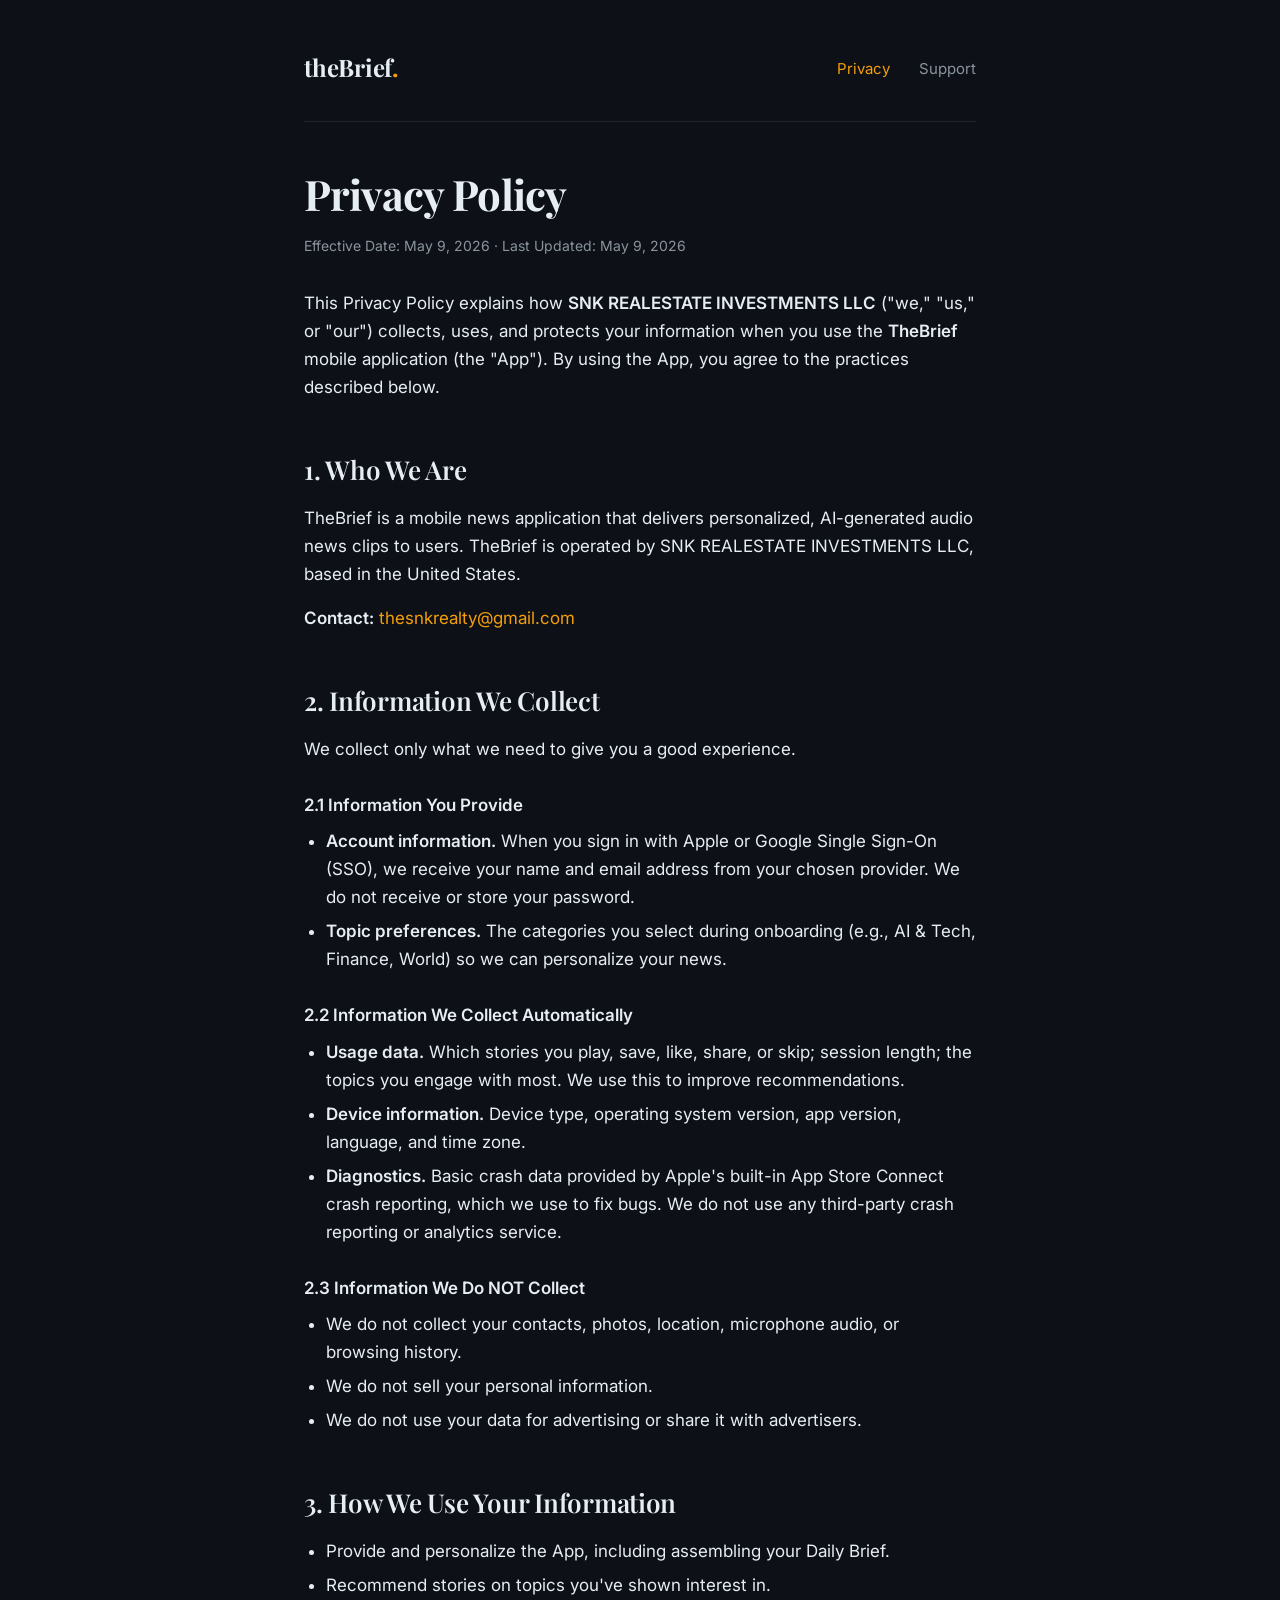
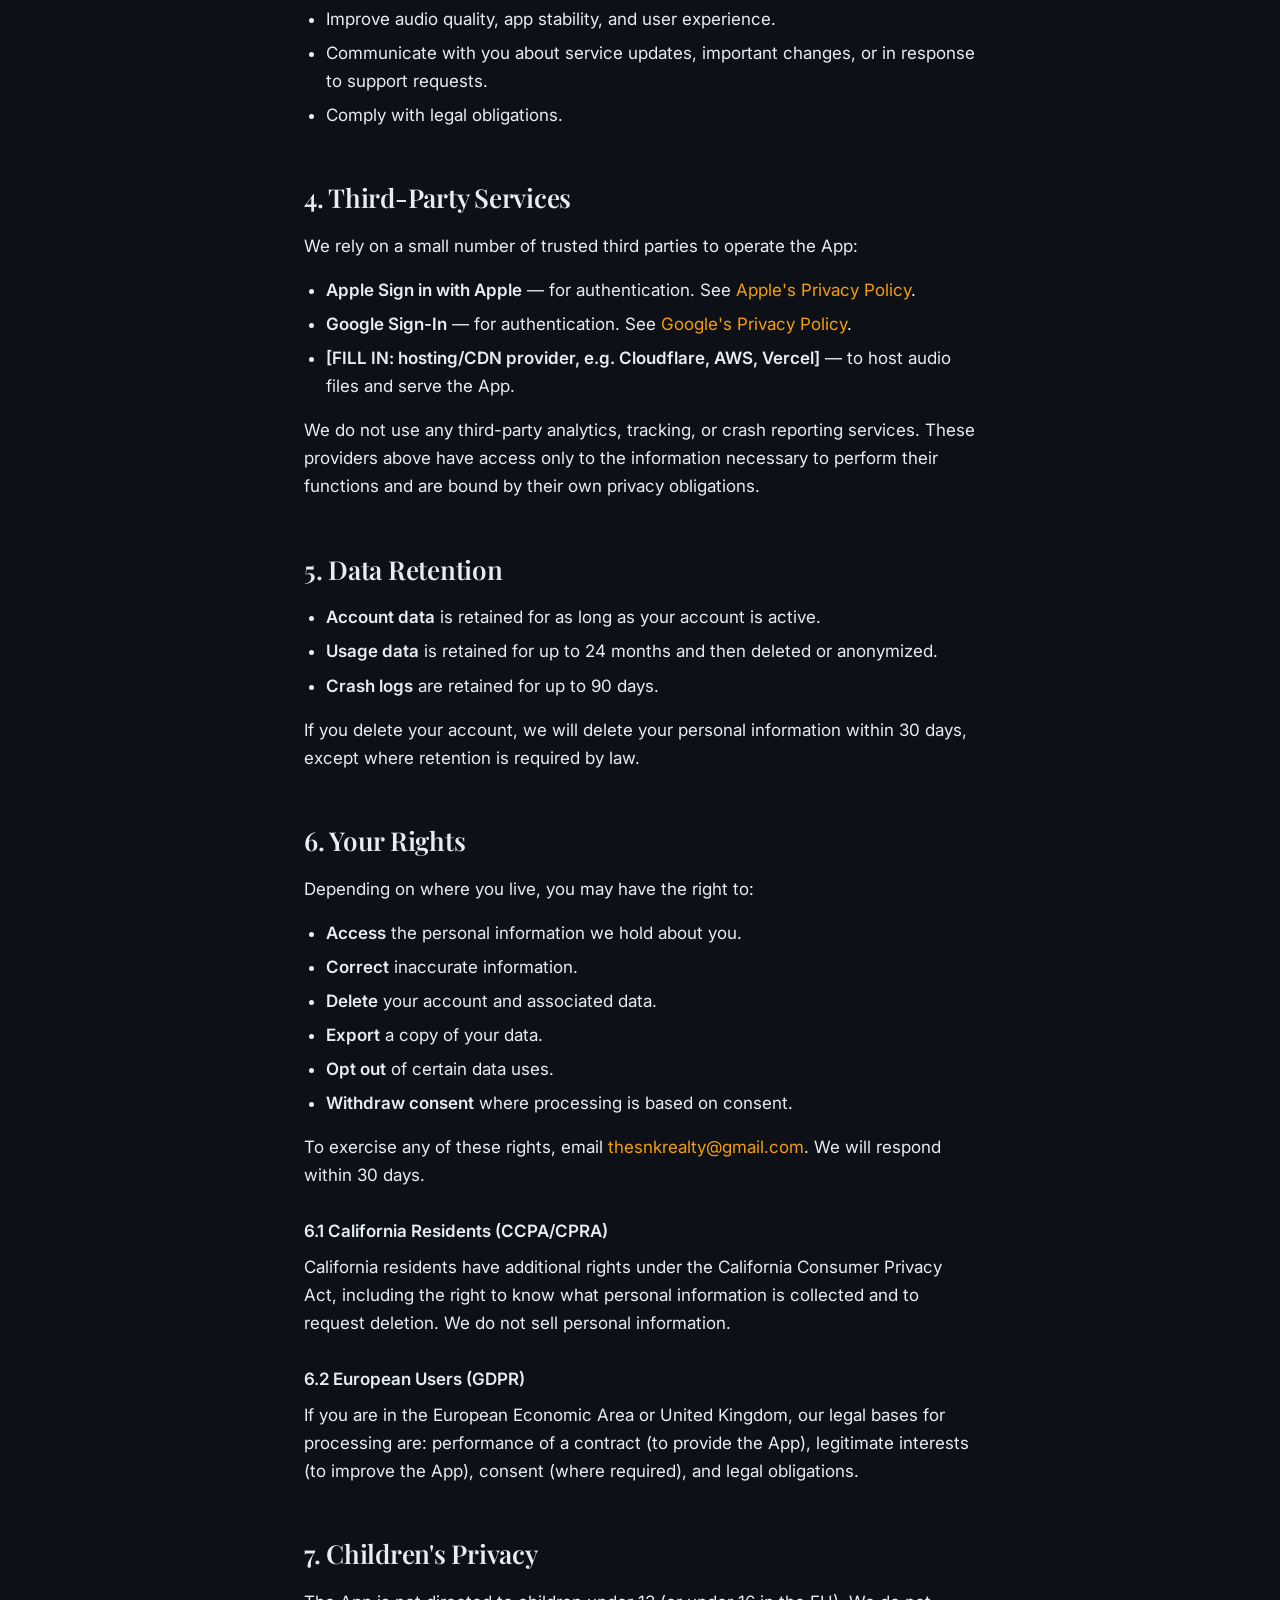
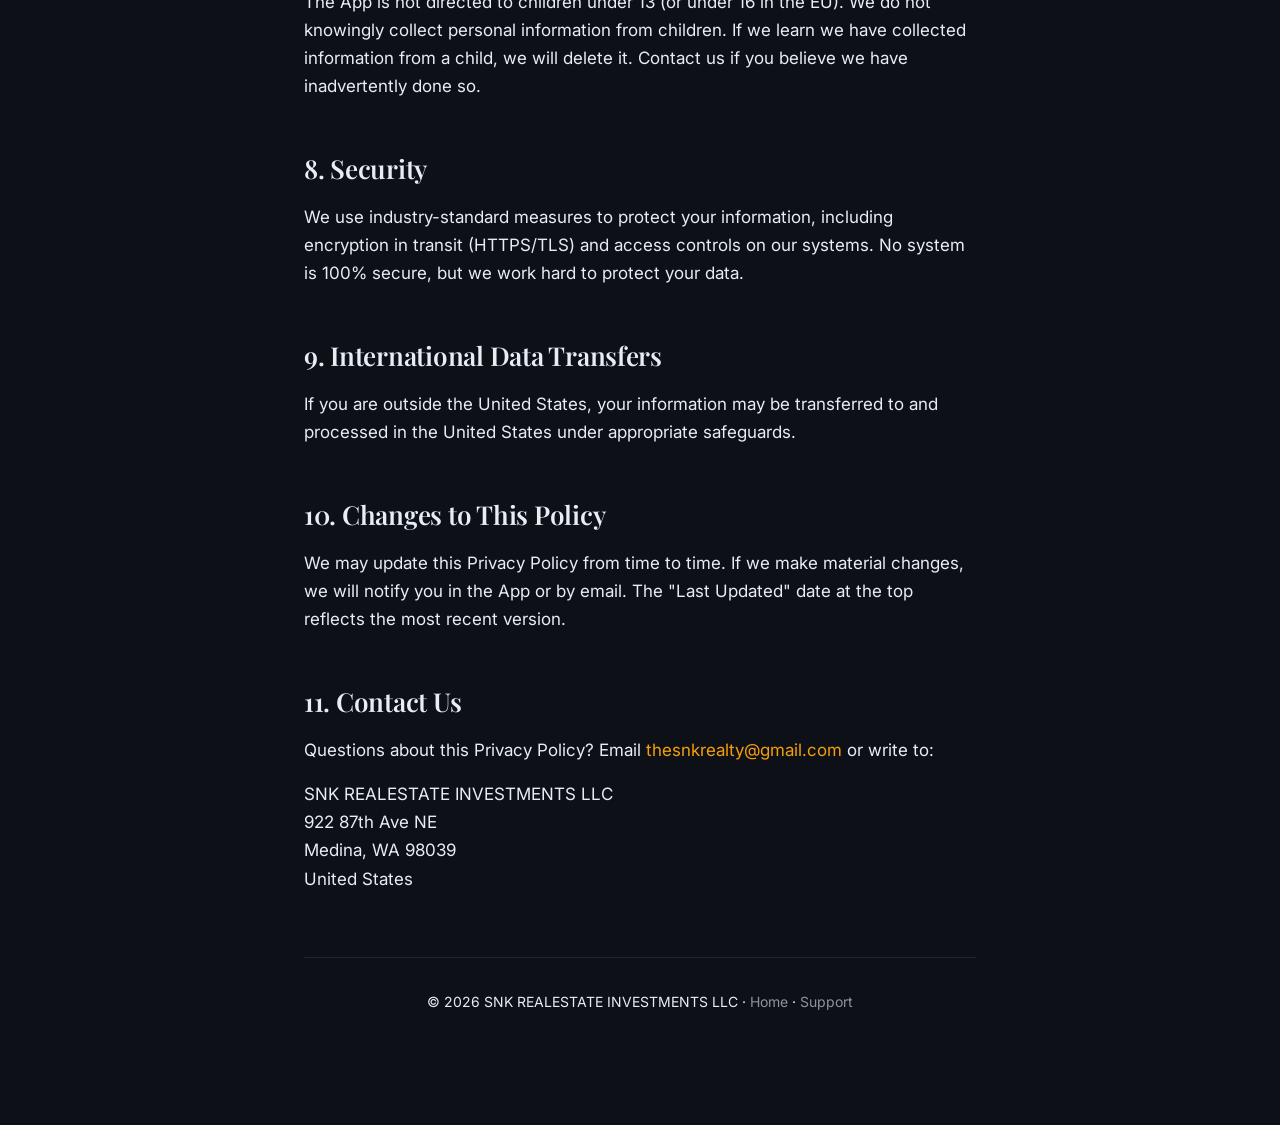
==== privacy.html @ 192f6f89 "Initial site: privacy policy, support page, landing" ====
<!DOCTYPE html>
<html lang="en">
<head>
  <meta charset="UTF-8">
  <meta name="viewport" content="width=device-width, initial-scale=1.0">
  <title>Privacy Policy — TheBrief</title>
  <meta name="description" content="TheBrief Privacy Policy. We collect only what we need to give you a great audio news experience.">
  <link rel="stylesheet" href="style.css">
</head>
<body>
  <div class="wrap">
    <header>
      <a href="index.html" class="brand">theBrief<span class="dot">.</span></a>
      <nav>
        <a href="privacy.html" class="active">Privacy</a>
        <a href="support.html">Support</a>
      </nav>
    </header>

    <h1>Privacy Policy</h1>
    <p class="meta">Effective Date: May 9, 2026 · Last Updated: May 9, 2026</p>

    <p>This Privacy Policy explains how <strong>SNK REALESTATE INVESTMENTS LLC</strong> ("we," "us," or "our") collects, uses, and protects your information when you use the <strong>TheBrief</strong> mobile application (the "App"). By using the App, you agree to the practices described below.</p>

    <h2>1. Who We Are</h2>
    <p>TheBrief is a mobile news application that delivers personalized, AI-generated audio news clips to users. TheBrief is operated by SNK REALESTATE INVESTMENTS LLC, based in the United States.</p>
    <p><strong>Contact:</strong> <a href="mailto:thesnkrealty@gmail.com">thesnkrealty@gmail.com</a></p>

    <h2>2. Information We Collect</h2>
    <p>We collect only what we need to give you a good experience.</p>

    <h3>2.1 Information You Provide</h3>
    <ul>
      <li><strong>Account information.</strong> When you sign in with Apple or Google Single Sign-On (SSO), we receive your name and email address from your chosen provider. We do not receive or store your password.</li>
      <li><strong>Topic preferences.</strong> The categories you select during onboarding (e.g., AI &amp; Tech, Finance, World) so we can personalize your news.</li>
    </ul>

    <h3>2.2 Information We Collect Automatically</h3>
    <ul>
      <li><strong>Usage data.</strong> Which stories you play, save, like, share, or skip; session length; the topics you engage with most. We use this to improve recommendations.</li>
      <li><strong>Device information.</strong> Device type, operating system version, app version, language, and time zone.</li>
      <li><strong>Diagnostics.</strong> Basic crash data provided by Apple's built-in App Store Connect crash reporting, which we use to fix bugs. We do not use any third-party crash reporting or analytics service.</li>
    </ul>

    <h3>2.3 Information We Do NOT Collect</h3>
    <ul>
      <li>We do not collect your contacts, photos, location, microphone audio, or browsing history.</li>
      <li>We do not sell your personal information.</li>
      <li>We do not use your data for advertising or share it with advertisers.</li>
    </ul>

    <h2>3. How We Use Your Information</h2>
    <ul>
      <li>Provide and personalize the App, including assembling your Daily Brief.</li>
      <li>Recommend stories on topics you've shown interest in.</li>
      <li>Improve audio quality, app stability, and user experience.</li>
      <li>Communicate with you about service updates, important changes, or in response to support requests.</li>
      <li>Comply with legal obligations.</li>
    </ul>

    <h2>4. Third-Party Services</h2>
    <p>We rely on a small number of trusted third parties to operate the App:</p>
    <ul>
      <li><strong>Apple Sign in with Apple</strong> — for authentication. See <a href="https://www.apple.com/legal/privacy/" target="_blank" rel="noopener">Apple's Privacy Policy</a>.</li>
      <li><strong>Google Sign-In</strong> — for authentication. See <a href="https://policies.google.com/privacy" target="_blank" rel="noopener">Google's Privacy Policy</a>.</li>
      <li><strong>[FILL IN: hosting/CDN provider, e.g. Cloudflare, AWS, Vercel]</strong> — to host audio files and serve the App.</li>
    </ul>
    <p>We do not use any third-party analytics, tracking, or crash reporting services. These providers above have access only to the information necessary to perform their functions and are bound by their own privacy obligations.</p>

    <h2>5. Data Retention</h2>
    <ul>
      <li><strong>Account data</strong> is retained for as long as your account is active.</li>
      <li><strong>Usage data</strong> is retained for up to 24 months and then deleted or anonymized.</li>
      <li><strong>Crash logs</strong> are retained for up to 90 days.</li>
    </ul>
    <p>If you delete your account, we will delete your personal information within 30 days, except where retention is required by law.</p>

    <h2>6. Your Rights</h2>
    <p>Depending on where you live, you may have the right to:</p>
    <ul>
      <li><strong>Access</strong> the personal information we hold about you.</li>
      <li><strong>Correct</strong> inaccurate information.</li>
      <li><strong>Delete</strong> your account and associated data.</li>
      <li><strong>Export</strong> a copy of your data.</li>
      <li><strong>Opt out</strong> of certain data uses.</li>
      <li><strong>Withdraw consent</strong> where processing is based on consent.</li>
    </ul>
    <p>To exercise any of these rights, email <a href="mailto:thesnkrealty@gmail.com">thesnkrealty@gmail.com</a>. We will respond within 30 days.</p>

    <h3>6.1 California Residents (CCPA/CPRA)</h3>
    <p>California residents have additional rights under the California Consumer Privacy Act, including the right to know what personal information is collected and to request deletion. We do not sell personal information.</p>

    <h3>6.2 European Users (GDPR)</h3>
    <p>If you are in the European Economic Area or United Kingdom, our legal bases for processing are: performance of a contract (to provide the App), legitimate interests (to improve the App), consent (where required), and legal obligations.</p>

    <h2>7. Children's Privacy</h2>
    <p>The App is not directed to children under 13 (or under 16 in the EU). We do not knowingly collect personal information from children. If we learn we have collected information from a child, we will delete it. Contact us if you believe we have inadvertently done so.</p>

    <h2>8. Security</h2>
    <p>We use industry-standard measures to protect your information, including encryption in transit (HTTPS/TLS) and access controls on our systems. No system is 100% secure, but we work hard to protect your data.</p>

    <h2>9. International Data Transfers</h2>
    <p>If you are outside the United States, your information may be transferred to and processed in the United States under appropriate safeguards.</p>

    <h2>10. Changes to This Policy</h2>
    <p>We may update this Privacy Policy from time to time. If we make material changes, we will notify you in the App or by email. The "Last Updated" date at the top reflects the most recent version.</p>

    <h2>11. Contact Us</h2>
    <p>Questions about this Privacy Policy? Email <a href="mailto:thesnkrealty@gmail.com">thesnkrealty@gmail.com</a> or write to:</p>
    <p>SNK REALESTATE INVESTMENTS LLC<br>
    922 87th Ave NE<br>
    Medina, WA 98039<br>
    United States</p>

    <footer>
      <p>© 2026 SNK REALESTATE INVESTMENTS LLC · <a href="index.html">Home</a> · <a href="support.html">Support</a></p>
    </footer>
  </div>
</body>
</html>
---- style.css ----
/* TheBrief — Marketing & Legal Site Styles
   Matches the in-app design language: dark mode first, Playfair for display,
   Inter for body, amber accent. */

@import url('https://fonts.googleapis.com/css2?family=Playfair+Display:wght@400;600;700&family=Inter:wght@400;500;600&display=swap');

:root {
  --bg: #0D1117;
  --card: #161B22;
  --border: #21262D;
  --text: #E6EDF3;
  --text-dim: #8B949E;
  --accent: #F59E0B;
  --accent-dim: #D97706;
}

* { box-sizing: border-box; margin: 0; padding: 0; }

html { -webkit-text-size-adjust: 100%; }

body {
  background: var(--bg);
  color: var(--text);
  font-family: 'Inter', -apple-system, BlinkMacSystemFont, sans-serif;
  font-size: 17px;
  line-height: 1.65;
  min-height: 100vh;
  padding: 0;
}

.wrap {
  max-width: 720px;
  margin: 0 auto;
  padding: 48px 24px 96px;
}

header {
  display: flex;
  align-items: center;
  justify-content: space-between;
  padding-bottom: 32px;
  margin-bottom: 48px;
  border-bottom: 1px solid var(--border);
}

.brand {
  font-family: 'Playfair Display', Georgia, serif;
  font-weight: 700;
  font-size: 24px;
  color: var(--text);
  text-decoration: none;
  letter-spacing: -0.01em;
}

.brand .dot { color: var(--accent); }

nav a {
  color: var(--text-dim);
  text-decoration: none;
  margin-left: 24px;
  font-size: 15px;
  transition: color 0.15s;
}

nav a:hover, nav a.active { color: var(--accent); }

h1 {
  font-family: 'Playfair Display', Georgia, serif;
  font-size: 42px;
  font-weight: 700;
  line-height: 1.15;
  letter-spacing: -0.02em;
  margin-bottom: 16px;
  color: var(--text);
}

h2 {
  font-family: 'Playfair Display', Georgia, serif;
  font-size: 26px;
  font-weight: 600;
  margin-top: 48px;
  margin-bottom: 12px;
  color: var(--text);
  letter-spacing: -0.01em;
}

h3 {
  font-family: 'Inter', sans-serif;
  font-size: 17px;
  font-weight: 600;
  margin-top: 28px;
  margin-bottom: 8px;
  color: var(--text);
}

p, ul, ol { margin-bottom: 16px; color: var(--text); }
ul, ol { padding-left: 22px; }
li { margin-bottom: 6px; }

a { color: var(--accent); text-decoration: none; border-bottom: 1px solid transparent; transition: border-color 0.15s; }
a:hover { border-bottom-color: var(--accent); }

strong { color: var(--text); font-weight: 600; }
em { color: var(--text-dim); font-style: italic; }

.meta {
  color: var(--text-dim);
  font-size: 14px;
  margin-bottom: 32px;
}

.tagline {
  font-family: 'Playfair Display', Georgia, serif;
  font-style: italic;
  color: var(--accent);
  font-size: 20px;
  margin-bottom: 32px;
}

.card {
  background: var(--card);
  border: 1px solid var(--border);
  border-radius: 12px;
  padding: 24px;
  margin-bottom: 16px;
}

.card h3 { margin-top: 0; }

.button-row { display: flex; gap: 12px; flex-wrap: wrap; margin-top: 24px; }

.button {
  display: inline-block;
  padding: 12px 20px;
  background: var(--accent);
  color: var(--bg);
  border-radius: 8px;
  font-weight: 600;
  text-decoration: none;
  border: none;
  transition: background 0.15s;
}

.button:hover { background: var(--accent-dim); border: none; }

.button.secondary {
  background: transparent;
  color: var(--text);
  border: 1px solid var(--border);
}

.button.secondary:hover { background: var(--card); }

footer {
  margin-top: 64px;
  padding-top: 32px;
  border-top: 1px solid var(--border);
  color: var(--text-dim);
  font-size: 14px;
  text-align: center;
}

footer a { color: var(--text-dim); }

@media (max-width: 600px) {
  .wrap { padding: 32px 20px 64px; }
  h1 { font-size: 32px; }
  h2 { font-size: 22px; }
  header { flex-direction: column; align-items: flex-start; gap: 16px; }
  nav a { margin-left: 0; margin-right: 16px; }
}
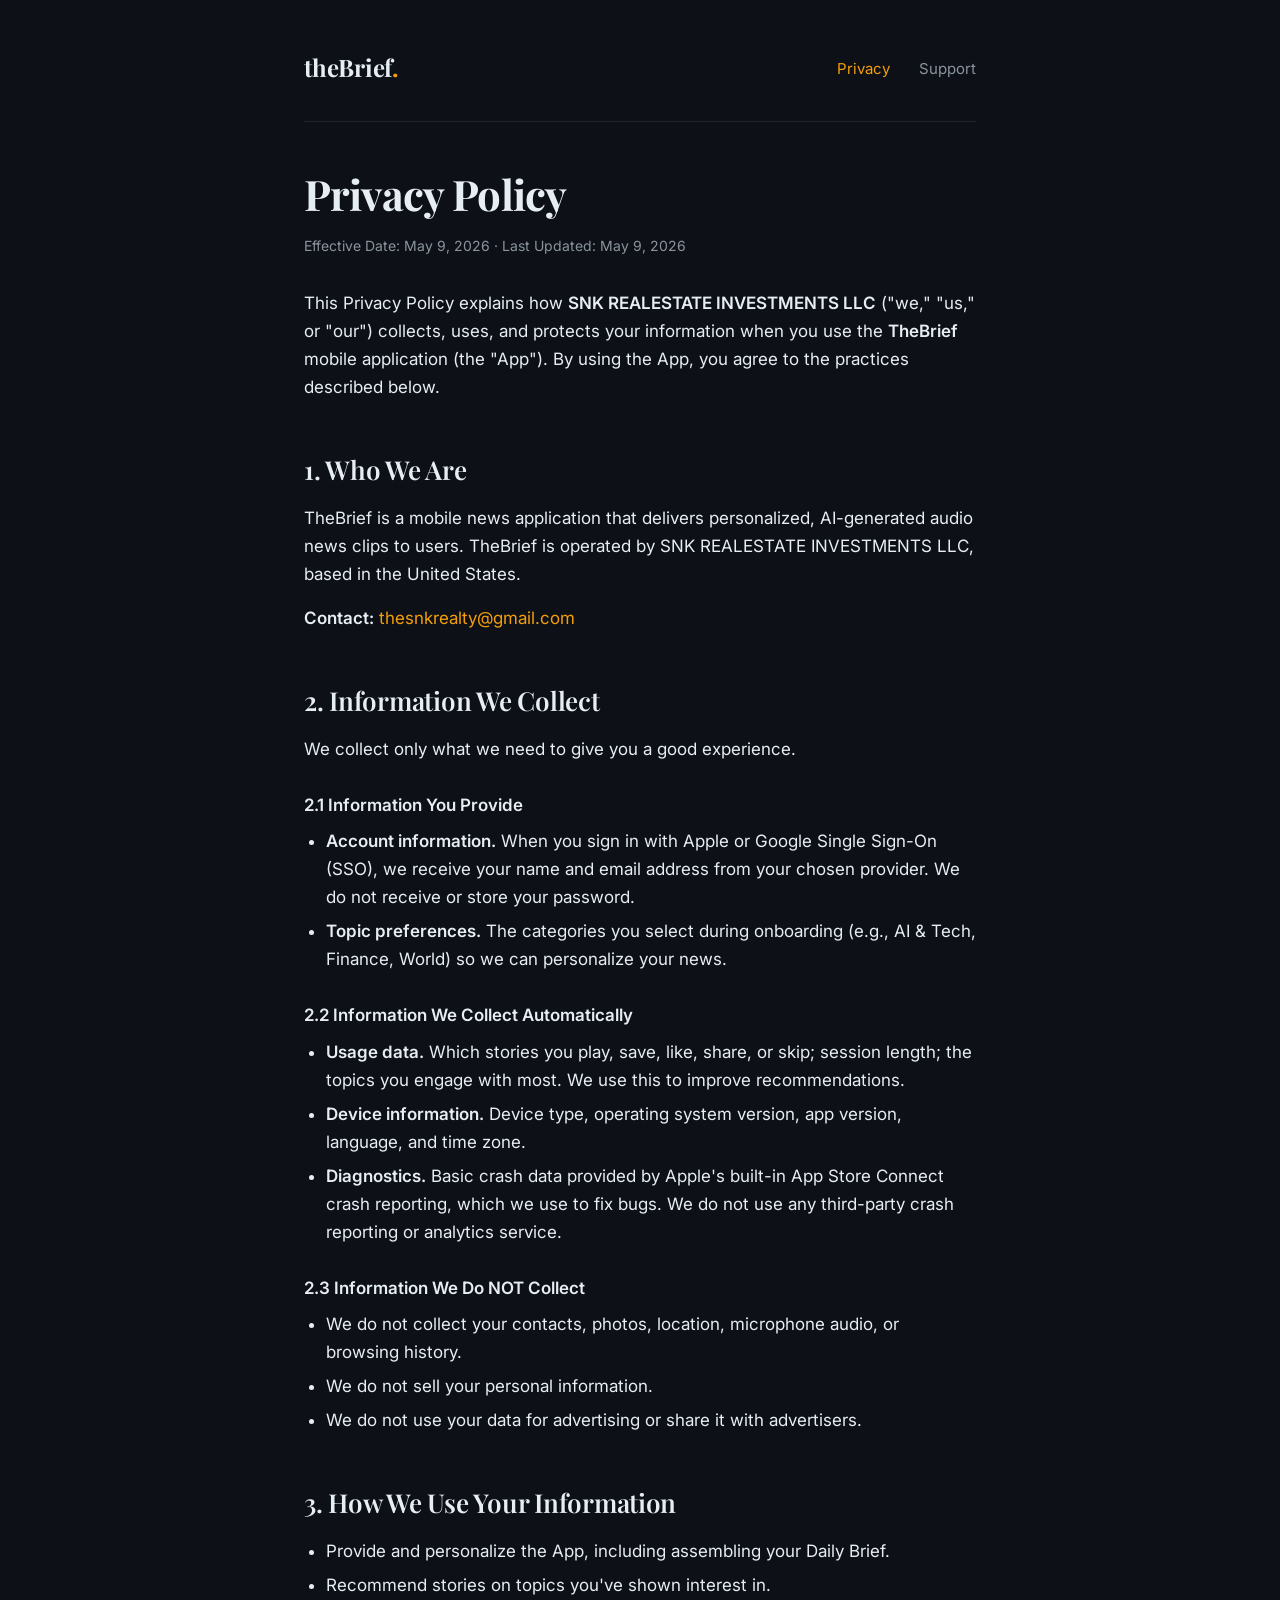
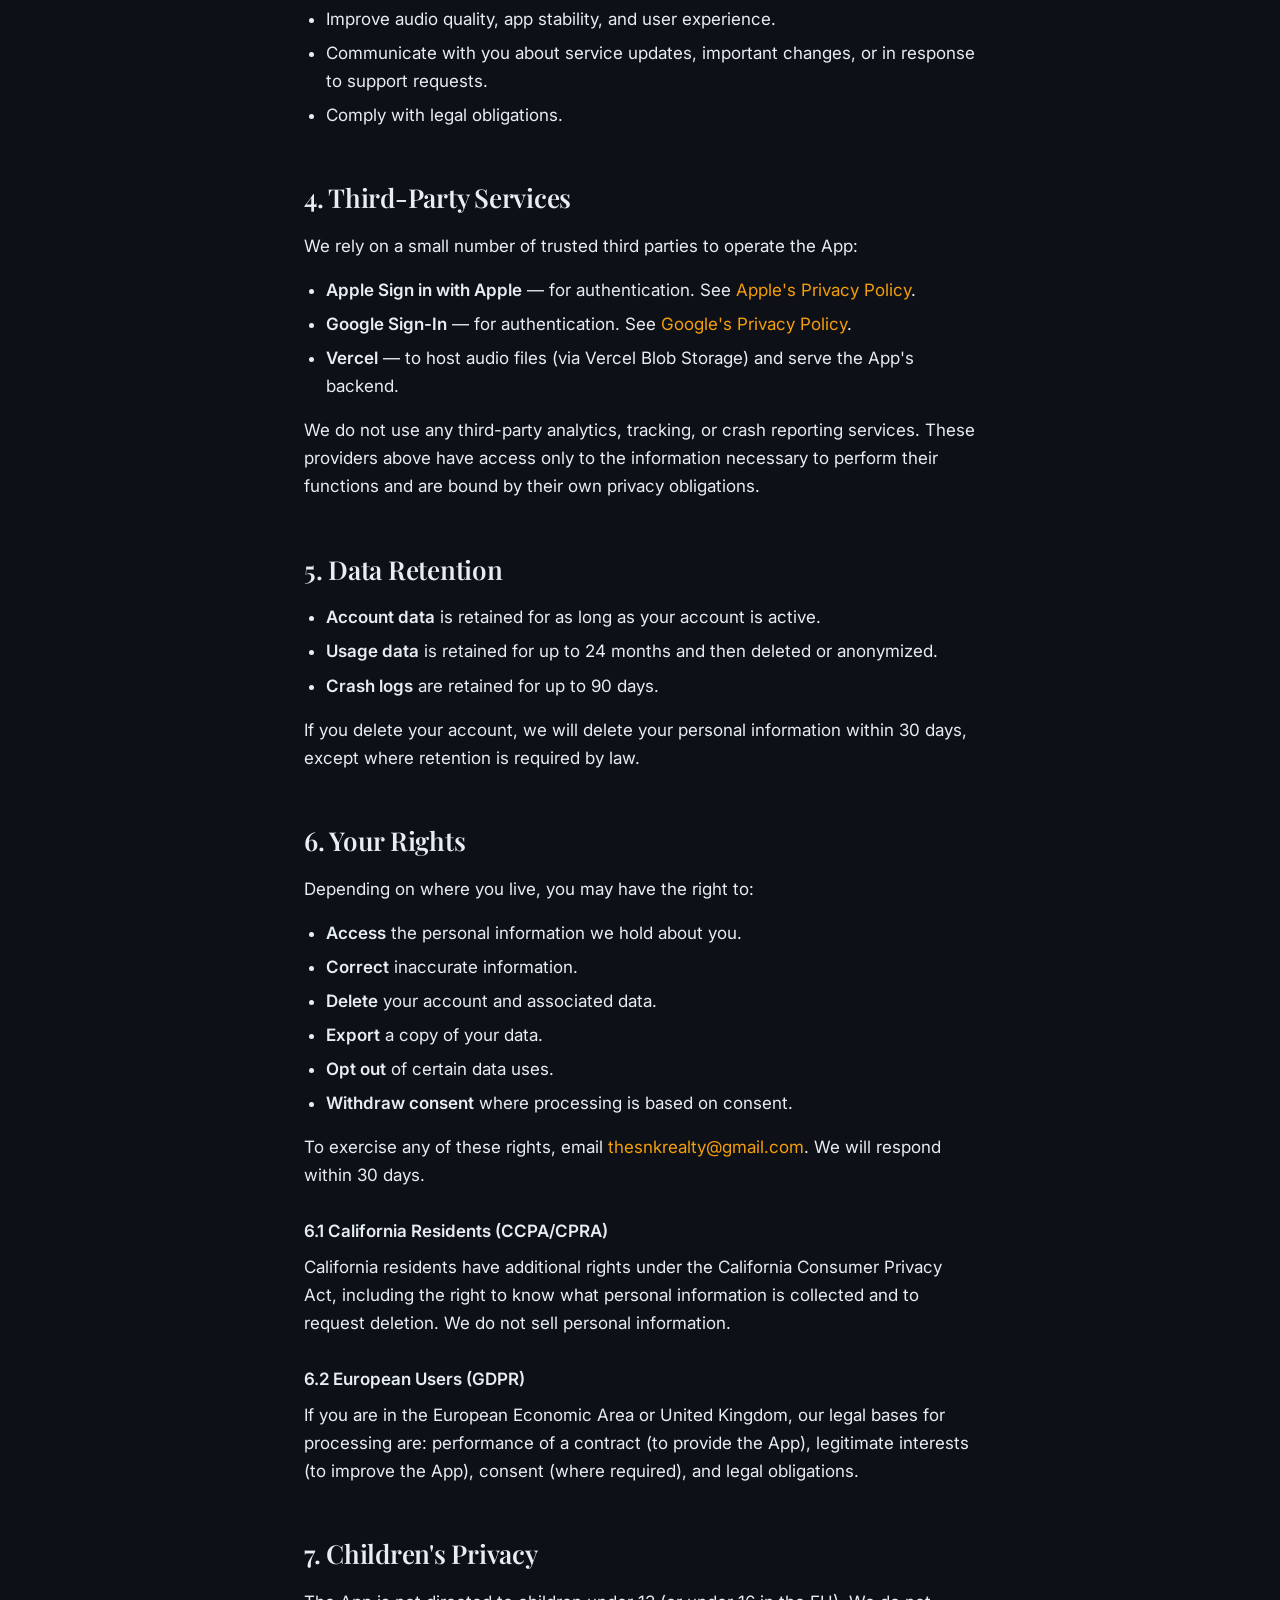
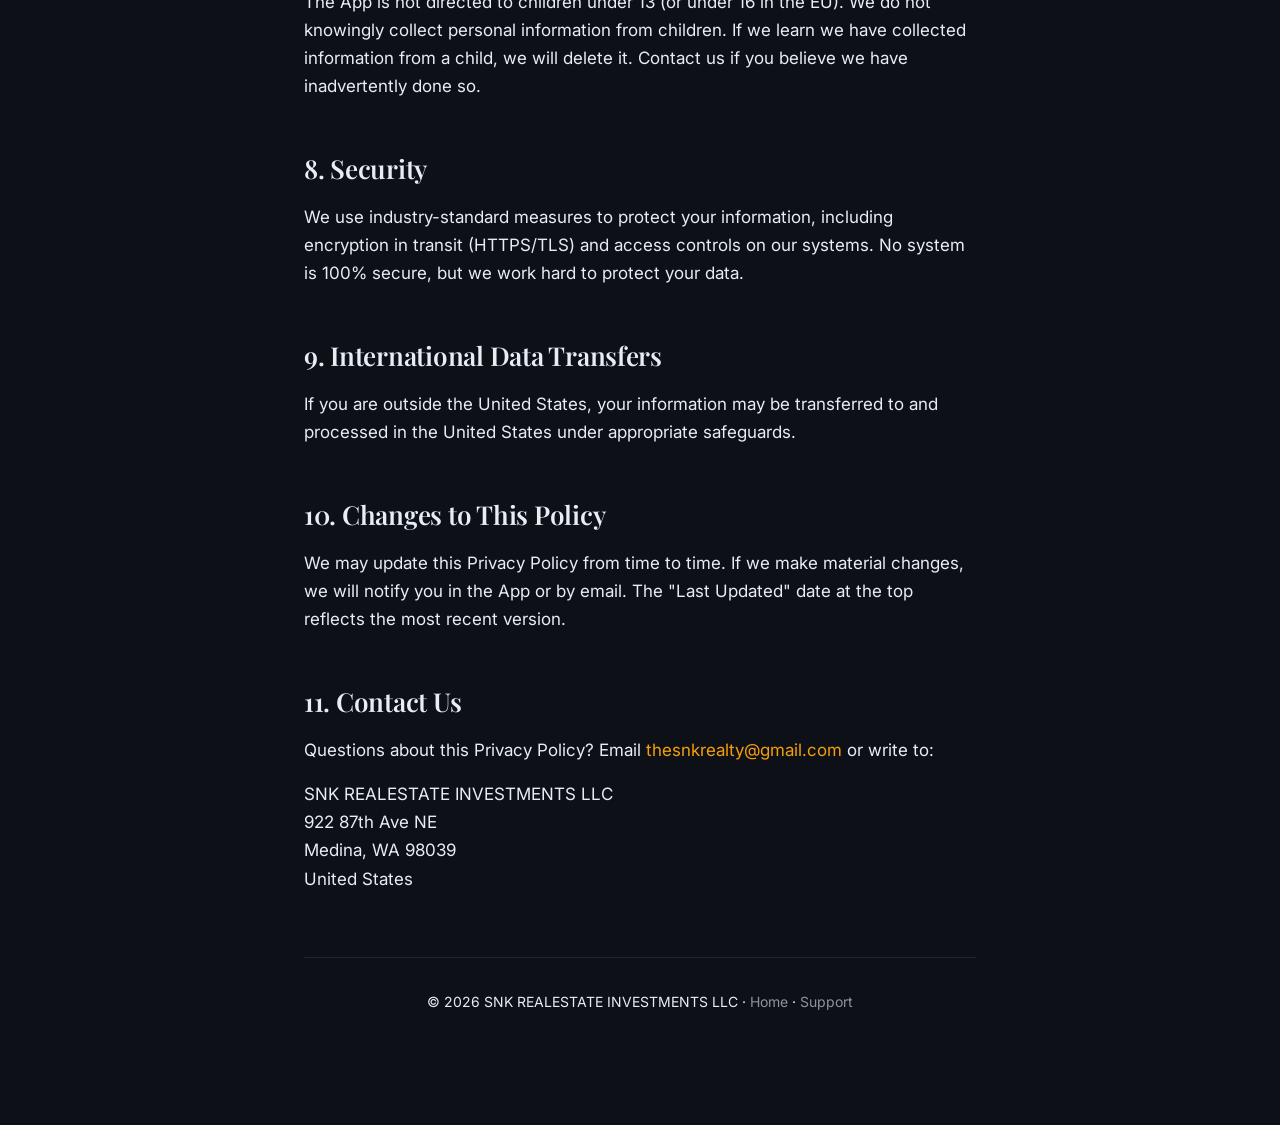
==== commit 4efae844: "Add Vercel as hosting provider in privacy policy" ====
--- a/privacy.html
+++ b/privacy.html
@@ -63,7 +63,7 @@
     <ul>
       <li><strong>Apple Sign in with Apple</strong> — for authentication. See <a href="https://www.apple.com/legal/privacy/" target="_blank" rel="noopener">Apple's Privacy Policy</a>.</li>
       <li><strong>Google Sign-In</strong> — for authentication. See <a href="https://policies.google.com/privacy" target="_blank" rel="noopener">Google's Privacy Policy</a>.</li>
-      <li><strong>[FILL IN: hosting/CDN provider, e.g. Cloudflare, AWS, Vercel]</strong> — to host audio files and serve the App.</li>
+      <li><strong>Vercel</strong> — to host audio files (via Vercel Blob Storage) and serve the App's backend.</li>
     </ul>
     <p>We do not use any third-party analytics, tracking, or crash reporting services. These providers above have access only to the information necessary to perform their functions and are bound by their own privacy obligations.</p>
 
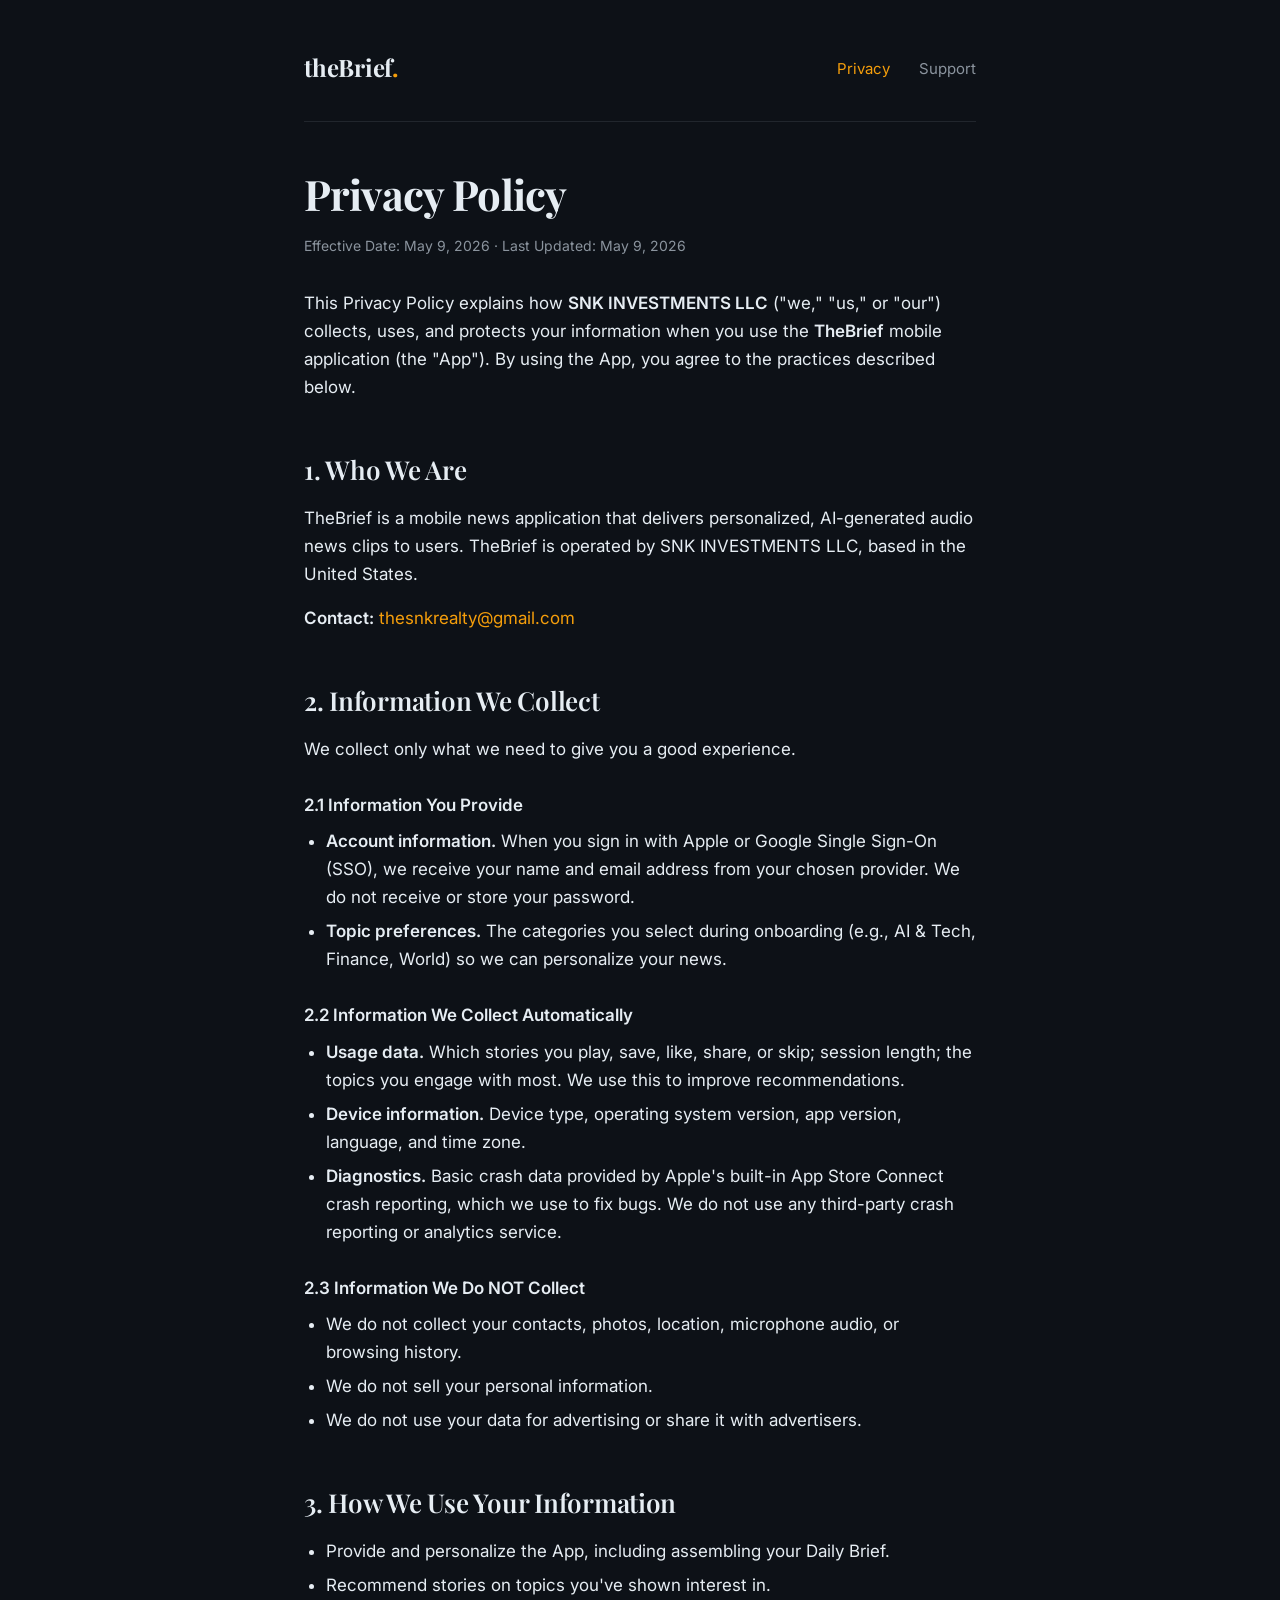
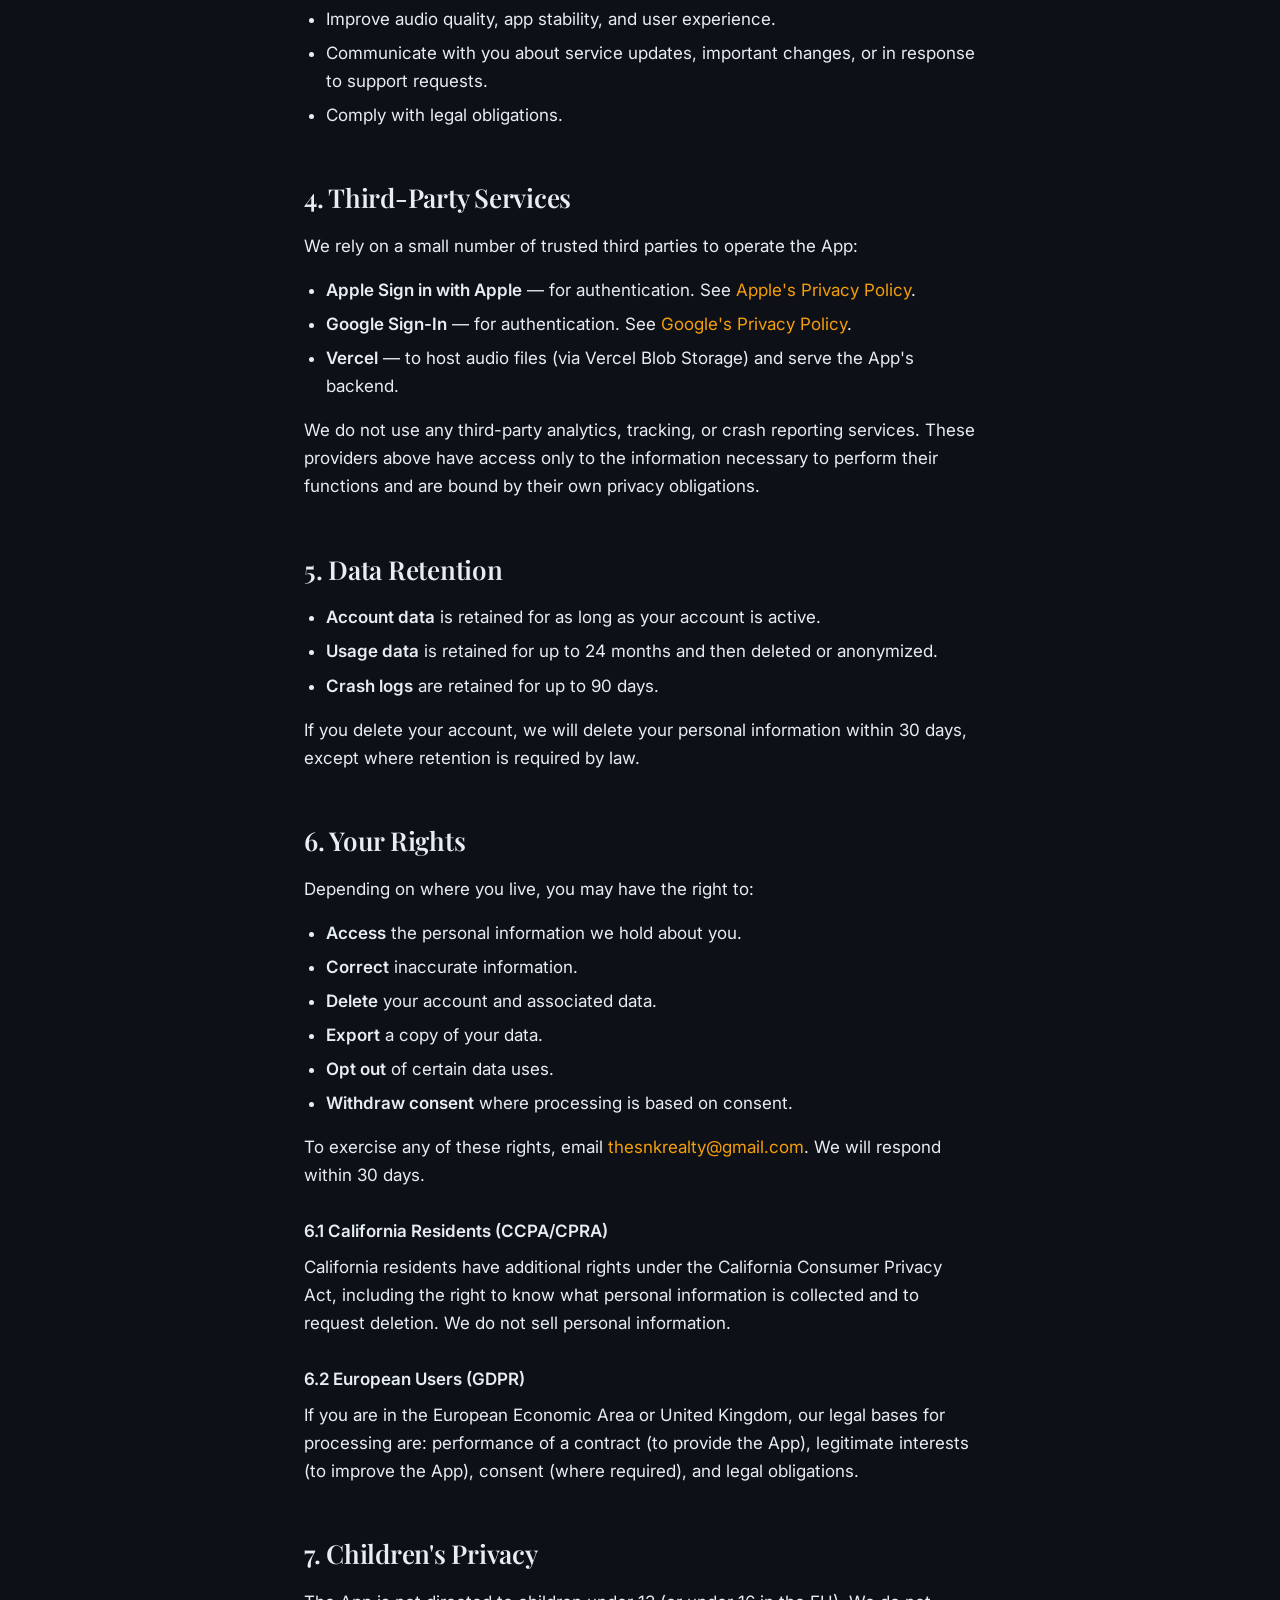
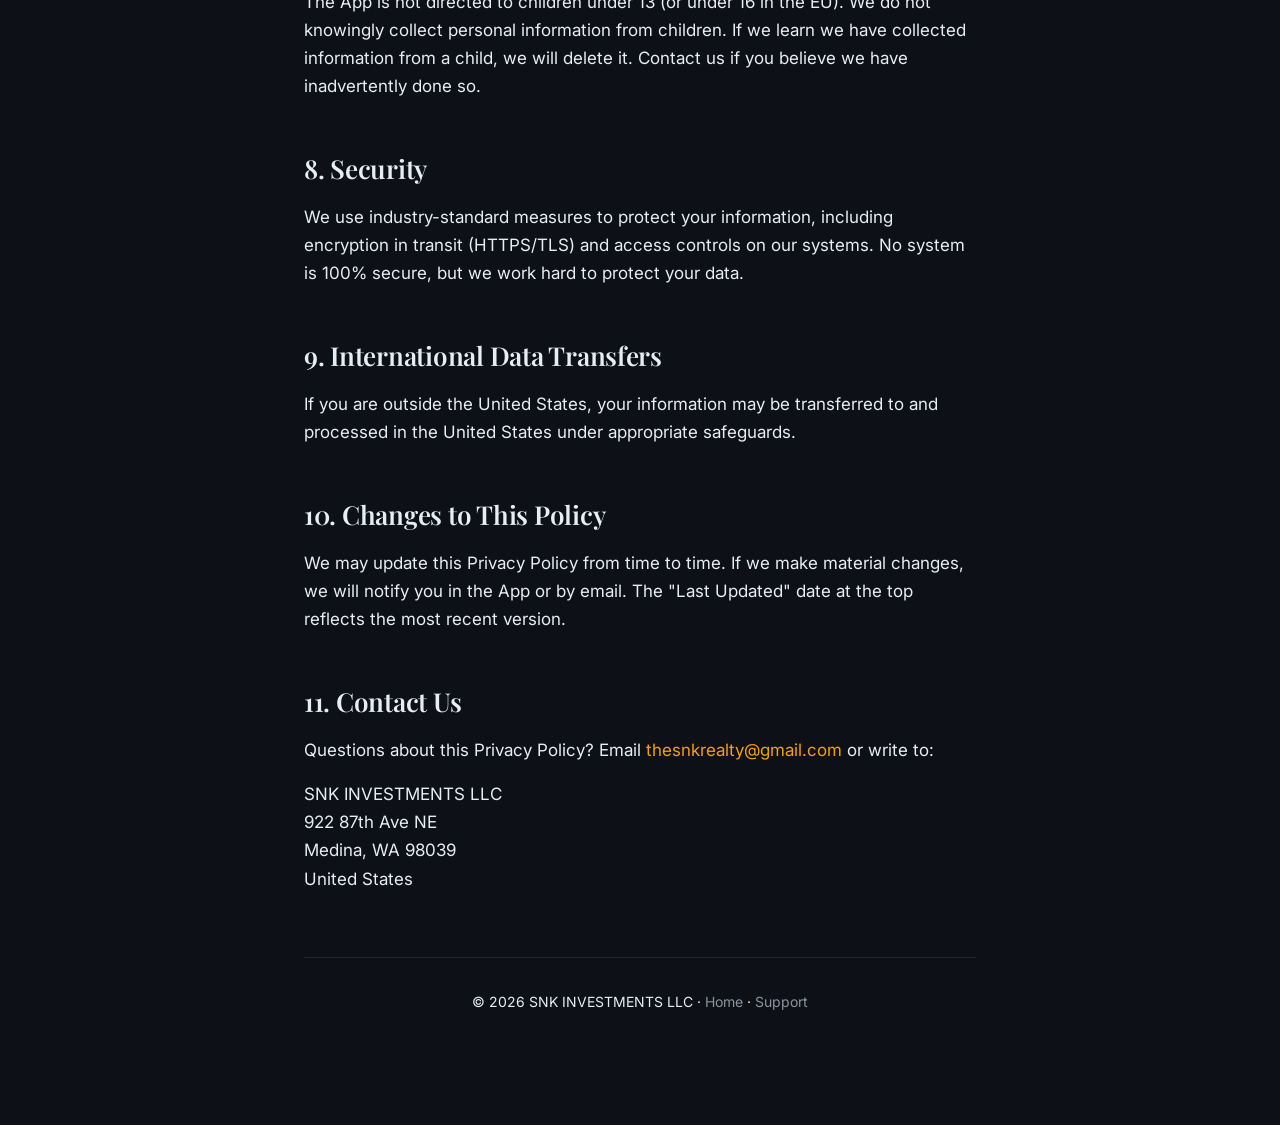
==== commit 2803f885: "Correct LLC name to SNK INVESTMENTS LLC and add Vercel as hosting provider" ====
--- a/privacy.html
+++ b/privacy.html
@@ -20,10 +20,10 @@
     <h1>Privacy Policy</h1>
     <p class="meta">Effective Date: May 9, 2026 · Last Updated: May 9, 2026</p>
 
-    <p>This Privacy Policy explains how <strong>SNK REALESTATE INVESTMENTS LLC</strong> ("we," "us," or "our") collects, uses, and protects your information when you use the <strong>TheBrief</strong> mobile application (the "App"). By using the App, you agree to the practices described below.</p>
+    <p>This Privacy Policy explains how <strong>SNK INVESTMENTS LLC</strong> ("we," "us," or "our") collects, uses, and protects your information when you use the <strong>TheBrief</strong> mobile application (the "App"). By using the App, you agree to the practices described below.</p>
 
     <h2>1. Who We Are</h2>
-    <p>TheBrief is a mobile news application that delivers personalized, AI-generated audio news clips to users. TheBrief is operated by SNK REALESTATE INVESTMENTS LLC, based in the United States.</p>
+    <p>TheBrief is a mobile news application that delivers personalized, AI-generated audio news clips to users. TheBrief is operated by SNK INVESTMENTS LLC, based in the United States.</p>
     <p><strong>Contact:</strong> <a href="mailto:thesnkrealty@gmail.com">thesnkrealty@gmail.com</a></p>
 
     <h2>2. Information We Collect</h2>
@@ -107,13 +107,13 @@
 
     <h2>11. Contact Us</h2>
     <p>Questions about this Privacy Policy? Email <a href="mailto:thesnkrealty@gmail.com">thesnkrealty@gmail.com</a> or write to:</p>
-    <p>SNK REALESTATE INVESTMENTS LLC<br>
+    <p>SNK INVESTMENTS LLC<br>
     922 87th Ave NE<br>
     Medina, WA 98039<br>
     United States</p>
 
     <footer>
-      <p>© 2026 SNK REALESTATE INVESTMENTS LLC · <a href="index.html">Home</a> · <a href="support.html">Support</a></p>
+      <p>© 2026 SNK INVESTMENTS LLC · <a href="index.html">Home</a> · <a href="support.html">Support</a></p>
     </footer>
   </div>
 </body>
